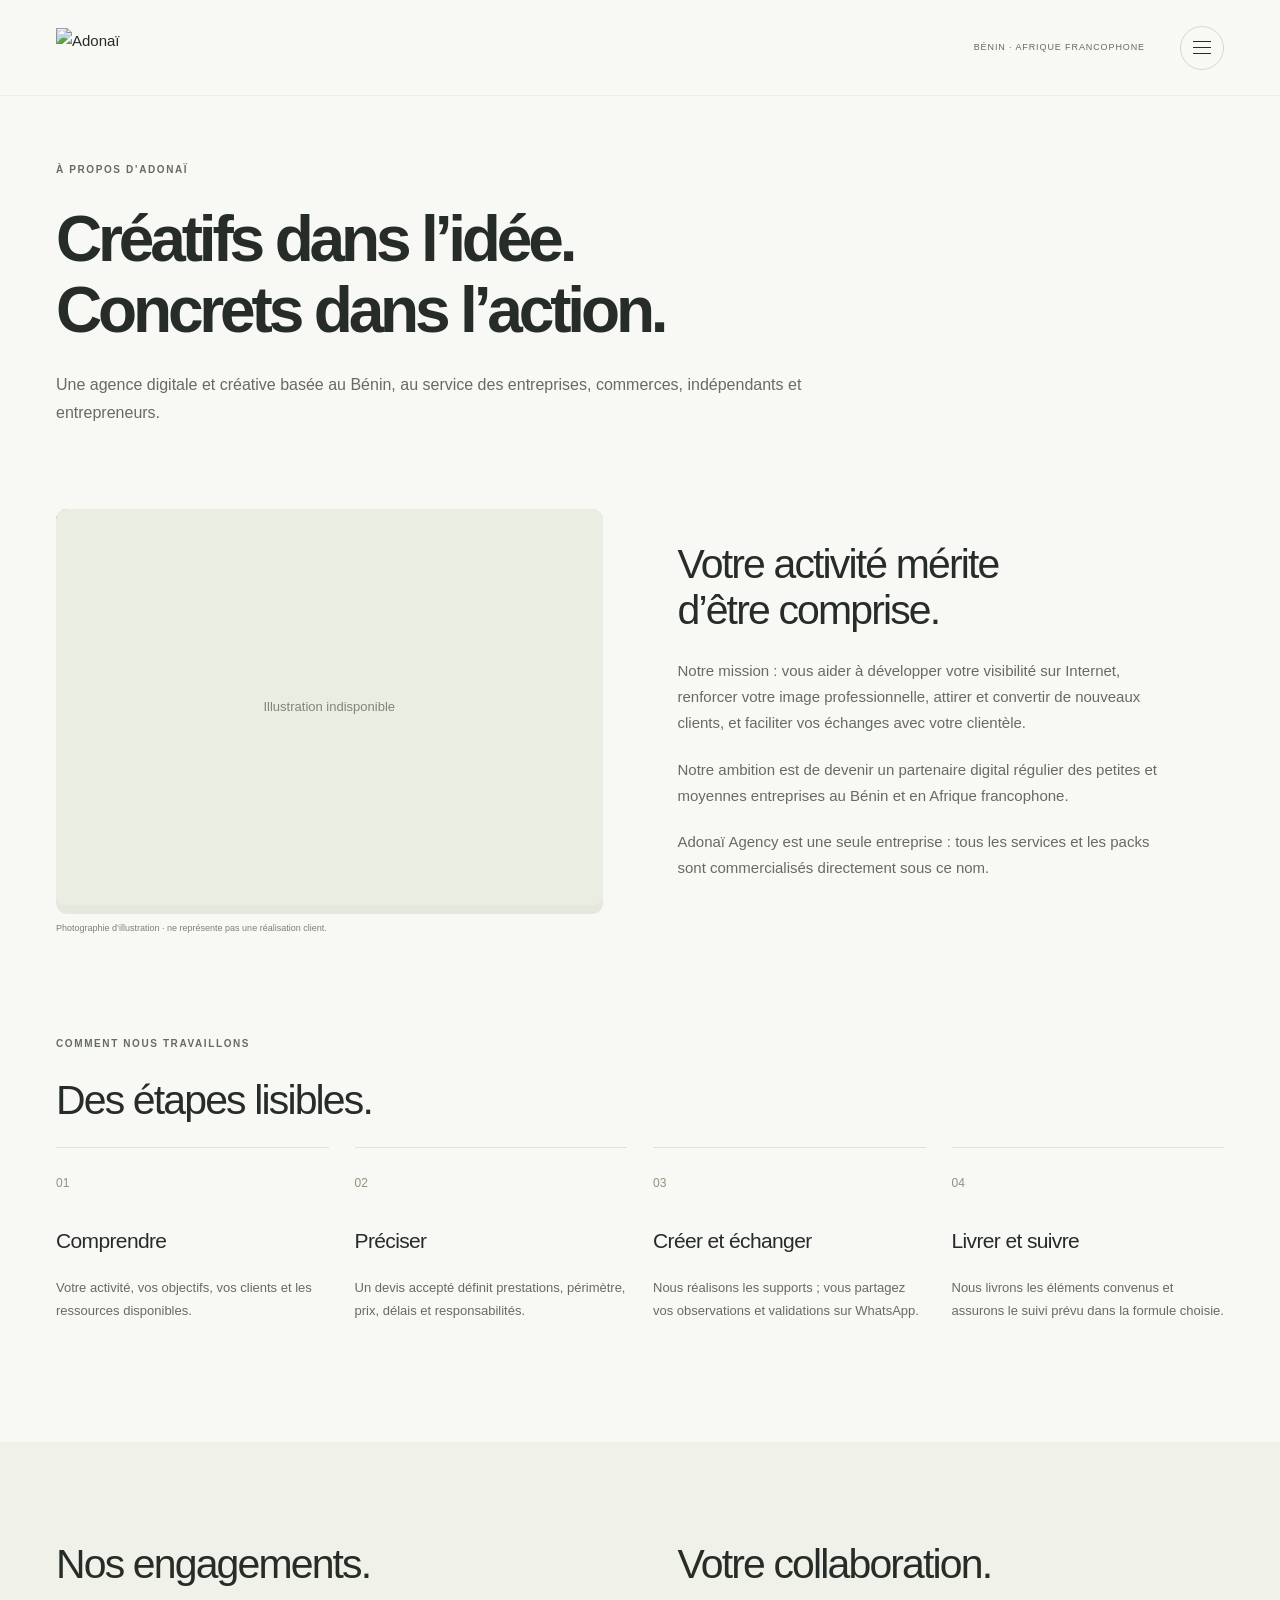
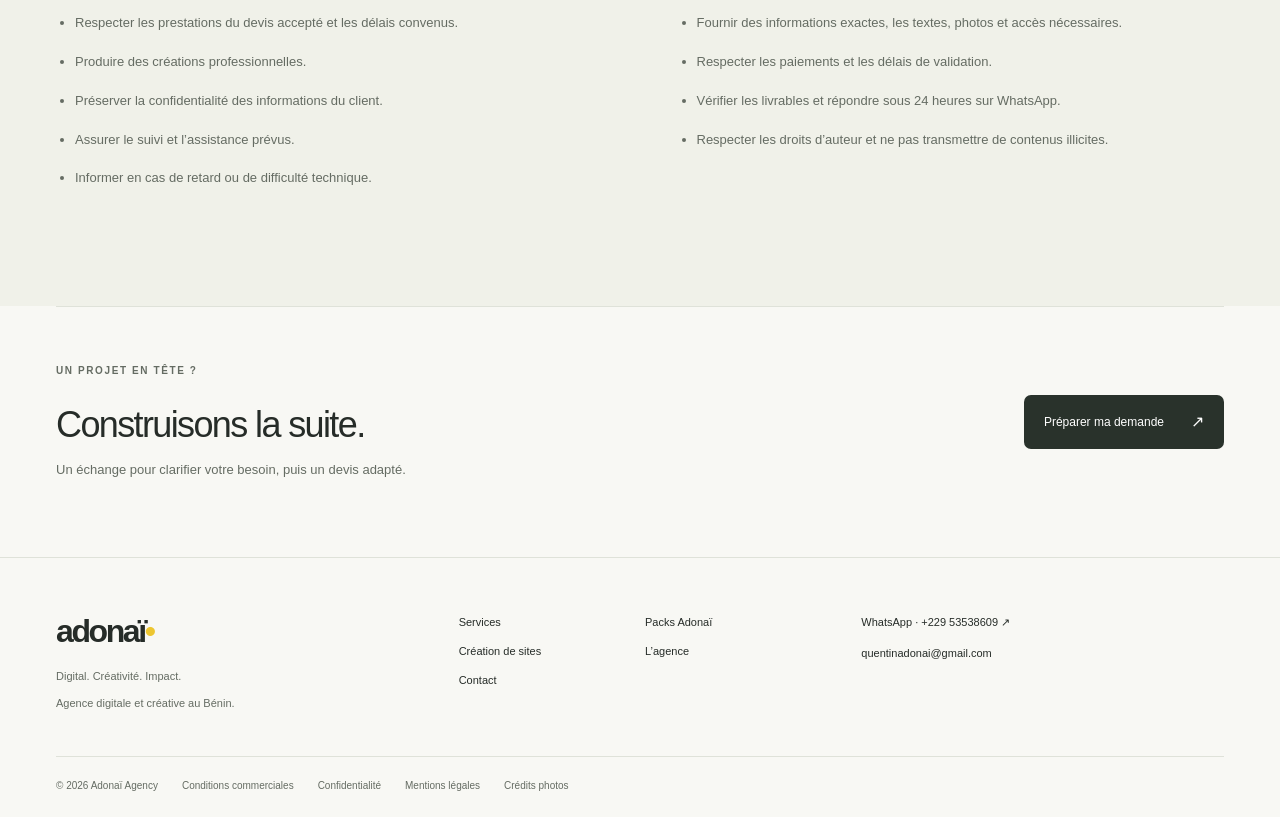
==== agence.html @ 3eb835f3 "Add files via upload Nouveaux dossiers" ====
<!doctype html><html lang="fr"><head><meta charset="utf-8"><meta name="viewport" content="width=device-width,initial-scale=1"><title>L’agence : mission et méthode — Adonaï Agency</title><meta name="description" content="Découvrez Adonaï Agency au Bénin : mission, positionnement, méthode, engagements et collaboration avec nos clients."><meta name="theme-color" content="#f7f7f2"><meta property="og:title" content="L’agence : mission et méthode — Adonaï Agency"><meta property="og:description" content="Découvrez Adonaï Agency au Bénin : mission, positionnement, méthode, engagements et collaboration avec nos clients."><meta property="og:type" content="website"><link rel="icon" href="assets/favicon.svg" type="image/svg+xml"><link rel="stylesheet" href="style.css"><script defer src="app.js"></script></head><body><a class="skip" href="#main">Aller au contenu</a><header><a class="brand" href="index.html" aria-label="Adonaï Agency, accueil"><img src="assets/logo.webp" alt="Adonaï" width="1395" height="397"></a><div class="header-right"><span>BÉNIN · AFRIQUE FRANCOPHONE</span><button id="menu-open" aria-label="Ouvrir la navigation" aria-expanded="false" aria-controls="navigation"><i></i><i></i><i></i></button></div></header><dialog id="navigation" aria-labelledby="nav-title"><div class="drawer-head"><span id="nav-title">ADONAÏ AGENCY</span><button id="menu-close" aria-label="Fermer la navigation">×</button></div><p class="eyebrow">EXPLORER</p><nav aria-label="Navigation principale"><a href="index.html" ><span>Accueil</span><small>01</small></a><a href="services.html" ><span>Services</span><small>02</small></a><a href="packs.html" ><span>Packs Adonaï</span><small>03</small></a><a href="sites-web.html" ><span>Création de sites</span><small>04</small></a><a href="agence.html" aria-current="page"><span>L’agence</span><small>05</small></a><a href="contact.html" ><span>Contact</span><small>06</small></a></nav><div class="drawer-bottom"><a class="button" href="https://wa.me/22953538609?text=Bonjour%20Adona%C3%AF%20Agency%2C%20je%20souhaite%20%C3%A9changer%20sur%20mon%20projet." target="_blank" rel="noopener noreferrer">Échanger sur WhatsApp<span aria-hidden="true">↗</span></a><a href="mailto:quentinadonai@gmail.com">quentinadonai@gmail.com</a></div></dialog><main id="main"><section class="page-intro wrap"><p class="eyebrow">À PROPOS D’ADONAÏ</p><h1>Créatifs dans l’idée.<br>Concrets dans l’action.</h1><p class="lead">Une agence digitale et créative basée au Bénin, au service des entreprises, commerces, indépendants et entrepreneurs.</p></section><section class="wrap split feature-photo"><figure class="photo digital"><img src="https://d2u1z1lopyfwlx.cloudfront.net/thumbnails/f155aeec-6c33-582a-939a-cc513841b272/ff65e6a8-7fa7-5800-a68d-40c87b06ce82.jpg" alt="Travail de recherche visuelle sur ordinateur" width="1000" height="700" loading="eager" decoding="async" referrerpolicy="no-referrer"><figcaption>Photographie d’illustration · ne représente pas une réalisation client.</figcaption></figure><div class="vcenter"><h2>Votre activité mérite<br>d’être comprise.</h2><p>Notre mission : vous aider à développer votre visibilité sur Internet, renforcer votre image professionnelle, attirer et convertir de nouveaux clients, et faciliter vos échanges avec votre clientèle.</p><p>Notre ambition est de devenir un partenaire digital régulier des petites et moyennes entreprises au Bénin et en Afrique francophone.</p><p>Adonaï Agency est une seule entreprise : tous les services et les packs sont commercialisés directement sous ce nom.</p></div></section><section class="section wrap"><p class="eyebrow">COMMENT NOUS TRAVAILLONS</p><h2>Des étapes lisibles.</h2><div class="four"><article class="step"><span>01</span><h3>Comprendre</h3><p>Votre activité, vos objectifs, vos clients et les ressources disponibles.</p></article><article class="step"><span>02</span><h3>Préciser</h3><p>Un devis accepté définit prestations, périmètre, prix, délais et responsabilités.</p></article><article class="step"><span>03</span><h3>Créer et échanger</h3><p>Nous réalisons les supports ; vous partagez vos observations et validations sur WhatsApp.</p></article><article class="step"><span>04</span><h3>Livrer et suivre</h3><p>Nous livrons les éléments convenus et assurons le suivi prévu dans la formule choisie.</p></article></div></section><section class="soft section"><div class="wrap split"><div><h2>Nos engagements.</h2><ul class="spaced-list"><li>Respecter les prestations du devis accepté et les délais convenus.</li><li>Produire des créations professionnelles.</li><li>Préserver la confidentialité des informations du client.</li><li>Assurer le suivi et l’assistance prévus.</li><li>Informer en cas de retard ou de difficulté technique.</li></ul></div><div><h2>Votre collaboration.</h2><ul class="spaced-list"><li>Fournir des informations exactes, les textes, photos et accès nécessaires.</li><li>Respecter les paiements et les délais de validation.</li><li>Vérifier les livrables et répondre sous 24 heures sur WhatsApp.</li><li>Respecter les droits d’auteur et ne pas transmettre de contenus illicites.</li></ul></div></div></section><section class="cta wrap"><div><p class="eyebrow">UN PROJET EN TÊTE ?</p><h2>Construisons la suite.</h2><p>Un échange pour clarifier votre besoin, puis un devis adapté.</p></div><a class="button" href="contact.html">Préparer ma demande <span>↗</span></a></section></main><footer><div class="wrap"><div class="footer-top"><div><a class="footer-brand" href="index.html">adonaï<span>•</span></a><p>Digital. Créativité. Impact.</p><p>Agence digitale et créative au Bénin.</p></div><nav aria-label="Navigation de pied de page"><a href="services.html">Services</a><a href="packs.html">Packs Adonaï</a><a href="sites-web.html">Création de sites</a><a href="agence.html">L’agence</a><a href="contact.html">Contact</a></nav><div class="footer-contact"><a href="https://wa.me/22953538609?text=Bonjour%20Adona%C3%AF%20Agency%2C%20je%20souhaite%20vous%20contacter." target="_blank" rel="noopener noreferrer">WhatsApp · +229 53538609 ↗</a><a href="mailto:quentinadonai@gmail.com">quentinadonai@gmail.com</a></div></div><div class="footer-bottom"><span>© <span class="year"></span> Adonaï Agency</span><a href="conditions.html">Conditions commerciales</a><a href="confidentialite.html">Confidentialité</a><a href="mentions-legales.html">Mentions légales</a><a href="credits.html">Crédits photos</a></div></div></footer></body></html>
---- style.css ----
*{box-sizing:border-box}:root{--bg:#f8f8f4;--ink:#262c28;--muted:#656c63;--line:#dfe2d9;--yellow:#edc631;--soft:#f0f1e9}html{scroll-behavior:smooth;scroll-padding-top:110px}body{margin:0;background:var(--bg);color:var(--ink);font-family:Arial,Helvetica,sans-serif;font-size:15px;line-height:1.75}a{color:inherit;text-decoration:none}button,input,select,textarea{font:inherit;color:inherit}button,summary{cursor:pointer}h1,h2,h3{line-height:1.12;letter-spacing:-.045em;margin:0 0 24px;font-weight:500}h1{font-size:clamp(42px,5.7vw,82px);font-weight:600;letter-spacing:-.065em}h2{font-size:clamp(30px,3.2vw,45px)}h3{font-size:20px;letter-spacing:-.03em}p{color:var(--muted);margin:0 0 20px}ul,ol{color:var(--muted)}.wrap{width:min(1280px,calc(100% - 112px));margin:auto}.section{padding:100px 0}.section-top{padding-top:10px}.eyebrow{font-size:10px;letter-spacing:.16em;font-weight:700;color:var(--muted);margin:0 0 25px}.dot{display:inline-block;width:6px;height:6px;background:var(--yellow);border-radius:50%;margin:0 9px 2px 0}.lead{font-size:18px;line-height:1.75;max-width:650px}.fine{font-size:12px;line-height:1.8}.soft{background:var(--soft)}.three{display:grid;grid-template-columns:repeat(3,minmax(0,1fr));gap:22px}.four{display:grid;grid-template-columns:repeat(4,minmax(0,1fr));gap:26px}.split{display:grid;grid-template-columns:1fr 1fr;gap:75px}.vcenter{align-self:center}.vcenter>p{max-width:500px}.narrow{max-width:820px}header{height:96px;padding:0 56px;display:flex;justify-content:space-between;align-items:center;position:sticky;top:0;background:#f8f8f4f5;z-index:30;border-bottom:1px solid #e1e3da88;backdrop-filter:blur(10px)}.brand img{width:135px;height:auto;display:block;mix-blend-mode:multiply}.header-right{display:flex;gap:35px;align-items:center}.header-right>span{font-size:9px;letter-spacing:.1em;color:var(--muted)}#menu-open{display:flex;flex-direction:column;align-items:center;justify-content:center;gap:5px;width:44px;height:44px;border:1px solid #d4d9cb;border-radius:50%;background:transparent}#menu-open i{width:18px;height:1px;background:var(--ink)}#menu-open:hover{background:#e9ede1}#navigation{position:fixed;inset:0 0 0 auto;margin:0;max-height:none;height:100dvh;max-width:100%;width:450px;border:0;border-left:1px solid var(--line);background:var(--bg);padding:35px;overflow:auto;color:var(--ink)}#navigation::backdrop{background:#1a251a66;backdrop-filter:blur(3px)}.drawer-head{display:flex;align-items:center;justify-content:space-between;margin-bottom:40px}.drawer-head>span{font-size:11px;letter-spacing:.14em}#menu-close{width:38px;height:38px;background:none;border:1px solid var(--line);border-radius:50%;font-size:25px;line-height:1}#navigation nav>a{display:flex;justify-content:space-between;align-items:center;border-bottom:1px solid var(--line);font-size:27px;letter-spacing:-.04em;padding:12px 0}#navigation nav small{font-size:10px;letter-spacing:0;color:var(--muted)}#navigation [aria-current="page"]{color:#53674a}#navigation [aria-current="page"]>span{border-bottom:2px solid var(--yellow)}.drawer-bottom{margin-top:35px;display:grid;gap:16px}.drawer-bottom>a:last-child{font-size:12px;color:var(--muted)}.button{display:inline-flex;align-items:center;justify-content:space-between;gap:27px;background:#29322b;color:#fff;border:1px solid transparent;border-radius:7px;padding:14px 19px;font-size:12px;line-height:1.5;transition:background .2s,transform .2s}.button:hover{background:#46513f;transform:translateY(-2px)}.button>span{font-size:16px}.actions{display:flex;align-items:center;gap:28px;flex-wrap:wrap}.text-link{display:inline-block;font-size:12px;border-bottom:1px solid #b9c1af;padding-bottom:3px}.text-link:hover{border-color:var(--ink)}.hero{padding-top:63px}.hero-grid{display:grid;grid-template-columns:1.05fr 1fr;gap:85px;align-items:center}.hero h1{margin:20px 0 28px}.underline{position:relative;white-space:nowrap}.underline:after{content:'';position:absolute;left:1px;right:0;height:7px;bottom:4px;background:var(--yellow);z-index:-1;transform:rotate(-2deg)}.hero h1{position:relative;isolation:isolate}.hero .lead{max-width:420px;font-size:17px}.hero-description{font-size:12px;max-width:380px}.hero .actions{margin-top:32px}.hero-visual{position:relative;border-radius:18px;background:#eaede3;padding:50px 35px 60px;min-height:400px;display:flex;align-items:center;justify-content:center;overflow:hidden}.browser-mock{width:100%;max-width:350px;background:white;border:1px solid #d7ddcf;border-radius:9px;overflow:hidden;transform:rotate(-4deg);box-shadow:0 20px 40px #303d2210}.mock-head{padding:13px 15px;font-size:11px;font-weight:700;display:flex;justify-content:space-between}.mock-head>span{font-size:7px;font-weight:400;color:var(--muted);align-self:center}.browser-mock .photo{margin:0}.browser-mock img{aspect-ratio:1.9;object-position:center}.browser-mock figcaption{font-size:7px;padding:4px 8px}.mock-copy{font-size:23px;line-height:1.2;letter-spacing:-.05em;padding:15px 17px 20px}.floating-card{position:absolute;right:20px;bottom:35px;background:#fbf2c9;border:1px solid #e8dcac;transform:rotate(4deg);border-radius:8px;padding:18px 25px;box-shadow:0 10px 25px #2634210a}.floating-card>span{font-size:7px;letter-spacing:.1em}.floating-card p{color:var(--ink);font-size:21px;letter-spacing:-.04em;line-height:1.2;margin:10px 0}.mini-line{width:35px;height:3px;background:#c1a234}.hero-rule{display:flex;justify-content:space-between;gap:25px;padding:23px 0;border-top:1px solid var(--line);margin-top:55px;color:var(--muted);font-size:10px}.section-heading{display:flex;align-items:flex-end;justify-content:space-between;gap:40px;margin-bottom:40px}.section-heading h2{margin:0}.section-heading>p{font-size:13px;margin:0}.lever{border:1px solid var(--line);border-radius:10px;padding:28px;display:block;transition:background .2s}.lever:hover{background:#f0f1e9}.number{display:inline-flex;width:33px;height:33px;border-radius:8px;background:#ebe9d8;color:#756422;font-size:11px;align-items:center;justify-content:center;margin-bottom:34px}.lever:nth-child(2) .number{background:#f3eac3}.lever:nth-child(3) .number{background:#e3e9df;color:#4e6348}.lever p{font-size:13px}.lever-link{display:flex;justify-content:space-between;font-size:11px;padding-top:16px}.photo{margin:0;position:relative}.photo img{width:100%;height:auto;aspect-ratio:1.35;object-fit:cover;display:block;border-radius:11px;background:#e5e8df}.photo figcaption{font-size:9px;color:#7a8272;margin-top:7px;line-height:1.6}.photo.video img{object-position:50% 45%}.photo.print img{object-position:50% 55%}.photo.failed:before{content:'Illustration indisponible';position:absolute;inset:0 0 30px;display:flex;align-items:center;justify-content:center;font-size:13px;color:#7d8874;background:#e9ede2;border-radius:10px}.mini-offer{padding:26px;border:1px solid var(--line);border-radius:9px}.mini-offer h3{font-size:21px}.price{font-size:29px;color:var(--ink);letter-spacing:-.055em;line-height:1.25;margin:24px 0 15px}.price small{display:block;font-size:11px;letter-spacing:0;color:var(--muted);margin-top:5px}.mini-offer>p:not(.price){font-size:12px}.cta{padding:55px 0 75px;border-top:1px solid var(--line);display:flex;align-items:center;justify-content:space-between;gap:30px}.cta h2{font-size:36px;margin-bottom:14px}.cta p:last-child{font-size:13px;margin:0}.page-intro{padding:65px 0 52px}.page-intro h1{font-size:clamp(40px,5vw,68px)}.page-intro .lead{font-size:16px;max-width:760px}.jump-links{display:flex;flex-wrap:wrap;gap:10px;margin-bottom:40px}.jump-links a{border:1px solid var(--line);padding:8px 12px;font-size:11px;border-radius:25px}.jump-links a:hover{background:#ecefe4}.service-grid{display:grid;grid-template-columns:1fr 1fr;gap:30px}.service{border:1px solid var(--line);border-radius:12px;overflow:hidden;scroll-margin-top:115px}.service>.photo img{aspect-ratio:1.85;border-radius:0}.service>.photo figcaption{padding:0 20px}.service-content{padding:28px}.service h2{font-size:28px}.service-price{font-size:18px;color:var(--ink);margin-bottom:15px}.service-content>p:not(.eyebrow):not(.service-price){font-size:13px}.service dl{margin:25px 0;font-size:12px}.service dt{font-weight:600;color:var(--ink);margin-top:18px}.service dd{margin:6px 0 0;color:var(--muted)}.service .eyebrow{font-size:9px;margin-bottom:18px}.plain-steps{padding-left:20px}.plain-steps li{padding:9px 0}.notice{border:1px solid #dce0ce;background:#f0f2e7;border-radius:9px;padding:23px;margin-bottom:28px}.notice h2{font-size:24px;margin-bottom:13px}.notice h3{font-size:18px;margin-bottom:12px}.notice p{font-size:13px;margin:0}.notice ol{padding-left:17px;font-size:12px}.notice li{margin:10px 0}.offers{align-items:stretch}.offer{border:1px solid var(--line);border-radius:11px;padding:27px;display:flex;flex-direction:column;scroll-margin-top:115px}.offer h2{font-size:29px}.offer>p:not(.price):not(.eyebrow){font-size:12px}.offer>p:nth-of-type(2){min-height:65px}.offer .eyebrow{font-size:9px;margin-bottom:15px}.offer .commit{font-size:11px;margin-bottom:17px}.payment{border-block:1px solid var(--line);padding:15px 0;margin-bottom:25px;font-size:10px}.payment>span{display:flex;justify-content:space-between;gap:10px;margin:6px 0}.payment b{font-weight:500;text-align:right;white-space:nowrap}.offer h3{font-size:14px}.offer ul{padding-left:16px;margin:0 0 22px;font-size:12px;flex:1}.offer li{margin:11px 0}.offer>.button{margin-top:10px;font-size:11px}.offer>.text-link{align-self:center;margin-top:16px;font-size:10px}.table-scroll{overflow:auto;border:1px solid var(--line);border-radius:10px}table{border-collapse:collapse;width:100%;min-width:650px;font-size:12px}caption{text-align:left;font-size:11px;color:var(--muted);padding:17px}th,td{text-align:left;padding:17px;border-bottom:1px solid var(--line);vertical-align:top}thead{background:#edf0e4}th{font-weight:600}tbody tr:last-child>*{border:0}.faq-list{border-top:1px solid var(--line)}details{border-bottom:1px solid var(--line)}summary{display:flex;justify-content:space-between;gap:20px;padding:20px 0;list-style:none;font-size:13px;line-height:1.6}summary::-webkit-details-marker{display:none}summary span{font-size:18px;color:#86917a}details[open] summary span{transform:rotate(45deg)}details>div>p{font-size:12px;line-height:1.9}.feature-photo{padding-top:10px}.info-cards{margin-top:35px}.info-cards>article{border-top:1px solid #d2d8c6;padding-top:25px}.info-cards h3{font-size:19px}.info-cards p{font-size:13px}.step{border-top:1px solid var(--line);padding-top:25px}.step>span{font-size:12px;color:#8a967b;display:block;margin-bottom:35px}.step h3{font-size:21px}.step p{font-size:13px}.spaced-list{padding-left:19px;font-size:13px}.spaced-list li{margin:16px 0}.contact-grid{display:grid;grid-template-columns:.75fr 1.25fr;gap:95px}.contact-grid aside h2{font-size:28px}.contact-line{font-size:12px;margin-top:28px}.contact-line a{color:var(--ink);overflow-wrap:anywhere}.contact-grid aside>.notice{margin-top:30px}.form-row{display:grid;grid-template-columns:1fr 1fr;gap:18px}label{display:block;font-size:12px;margin-bottom:23px}label>span{color:#858c7c;font-size:10px}input,select,textarea{display:block;width:100%;min-width:0;background:#ffffff80;border:1px solid #d5dbcc;border-radius:6px;padding:12px;margin-top:8px;font-size:13px}textarea{resize:vertical}input:focus,textarea:focus,select:focus{outline:2px solid #889c7366;outline-offset:2px}.consent{font-size:11px;color:var(--muted);display:flex;align-items:flex-start;gap:10px;flex-wrap:wrap}.consent input{width:16px;height:16px;flex-shrink:0;margin:3px 0 0}.consent a{text-decoration:underline}form>.fine{margin-top:18px}#result{margin-top:25px;background:#edf0e4;border-radius:9px;padding:22px}#result p{font-size:12px}#result .actions{margin:18px 0}#copy{border:0;background:none;padding:0;font-size:12px;text-decoration:underline}.legal{max-width:900px;padding-bottom:80px}.legal section{border-top:1px solid var(--line);padding:30px 0}.legal h2{font-size:25px}.legal p{font-size:14px}.legal a{text-decoration:underline;overflow-wrap:anywhere}footer{border-top:1px solid var(--line);padding:45px 0 22px}.footer-top{display:grid;grid-template-columns:1fr 1fr 1fr;gap:40px;padding-bottom:35px}.footer-brand{font-size:32px;letter-spacing:-.075em;font-weight:700}.footer-brand span{color:var(--yellow)}.footer-top p{font-size:11px;margin:8px 0}.footer-top nav{display:grid;grid-template-columns:1fr 1fr;gap:10px;font-size:11px;align-content:start;padding-top:10px}.footer-contact{display:flex;flex-direction:column;gap:12px;font-size:11px;padding-top:10px;overflow-wrap:anywhere}.footer-bottom{display:flex;gap:24px;flex-wrap:wrap;border-top:1px solid var(--line);padding-top:20px;font-size:10px;color:var(--muted)}.skip{position:fixed;top:-120px;left:20px;padding:15px;background:#29322b;color:white;z-index:100}.skip:focus{top:10px}a:focus-visible,button:focus-visible,summary:focus-visible,.table-scroll:focus-visible{outline:2px solid #7e9365;outline-offset:5px}[hidden]{display:none!important}@media(max-width:1100px){.wrap{width:calc(100% - 56px)}header{padding:0 28px}.hero-grid{gap:35px}.hero-visual{padding:35px 25px 55px;min-height:350px}.floating-card{right:10px;bottom:20px;padding:15px 18px}.floating-card p{font-size:18px}.split,.contact-grid{gap:40px}.three{gap:15px}.offer{padding:21px}.payment{font-size:9px}.service-grid{gap:20px}.four{grid-template-columns:1fr 1fr}}@media(max-width:760px){header{height:76px}.brand img{width:112px}.header-right>span{display:none}#menu-open{width:39px;height:39px}.wrap{width:calc(100% - 44px)}.section{padding:67px 0}.hero{padding-top:35px}.hero-grid,.split,.three,.service-grid,.contact-grid{grid-template-columns:1fr}.hero-grid{gap:32px}.hero .eyebrow{font-size:9px}.hero h1{font-size:clamp(47px,10.8vw,68px);margin-top:8px}.hero .lead{font-size:16px;max-width:380px}.hero-description{font-size:12px}.hero .actions{margin-top:25px;gap:20px}.button{font-size:11px;padding:13px 16px}.hero-visual{min-height:335px;padding:30px 35px 55px;max-width:540px}.browser-mock{max-width:330px}.hero-rule{font-size:9px;gap:20px;margin-top:30px;padding:20px 0}.hero-rule span:last-child{text-align:right}.section-heading{display:block;margin-bottom:30px}.section-heading>p,.section-heading>.text-link{margin-top:20px}.lever{padding:25px}.number{margin-bottom:25px}.lever p{max-width:440px}.photo img{aspect-ratio:1.4}.page-intro{padding:42px 0 30px}.page-intro h1{font-size:clamp(38px,9.6vw,56px)}.page-intro .lead{font-size:14px}.jump-links{gap:7px;margin-bottom:30px}.jump-links a{font-size:10px;padding:7px 10px}.service h2{font-size:27px}.service-content{padding:24px}.service>.photo img{aspect-ratio:1.7}.offer{padding:26px}.offer>p:nth-of-type(2){min-height:0}.offer .payment{font-size:11px}.offer ul{flex:none}.offer li{font-size:13px}.notice{padding:20px}.feature-photo{gap:25px}.info-cards{gap:25px}.cta{padding:42px 0 55px;display:block}.cta h2{font-size:31px}.cta>.button{margin-top:25px}.contact-grid{gap:35px}.contact-grid aside>.notice{margin-top:25px}.form-row{gap:14px}.footer-top{grid-template-columns:1fr;gap:25px}.footer-top nav{max-width:360px}.footer-bottom{gap:15px}.footer-bottom>span{flex-basis:100%}#navigation{width:100%;padding:25px}#navigation nav>a{font-size:27px;padding:12px 0}.drawer-head{margin-bottom:30px}#navigation .eyebrow{margin-bottom:13px}.drawer-bottom{margin-top:25px}.four{gap:22px}.step h3{font-size:19px}.legal p{font-size:13px}.legal h2{font-size:24px}}@media(max-width:370px){.form-row,.four{grid-template-columns:1fr}.hero-visual{padding:25px 25px 55px}.floating-card{padding:12px 15px}.floating-card p{font-size:16px}.hero .actions{gap:17px}.price{font-size:27px}}@media(prefers-reduced-motion:reduce){html{scroll-behavior:auto}*,*::before,*::after{animation:none!important;transition:none!important}}
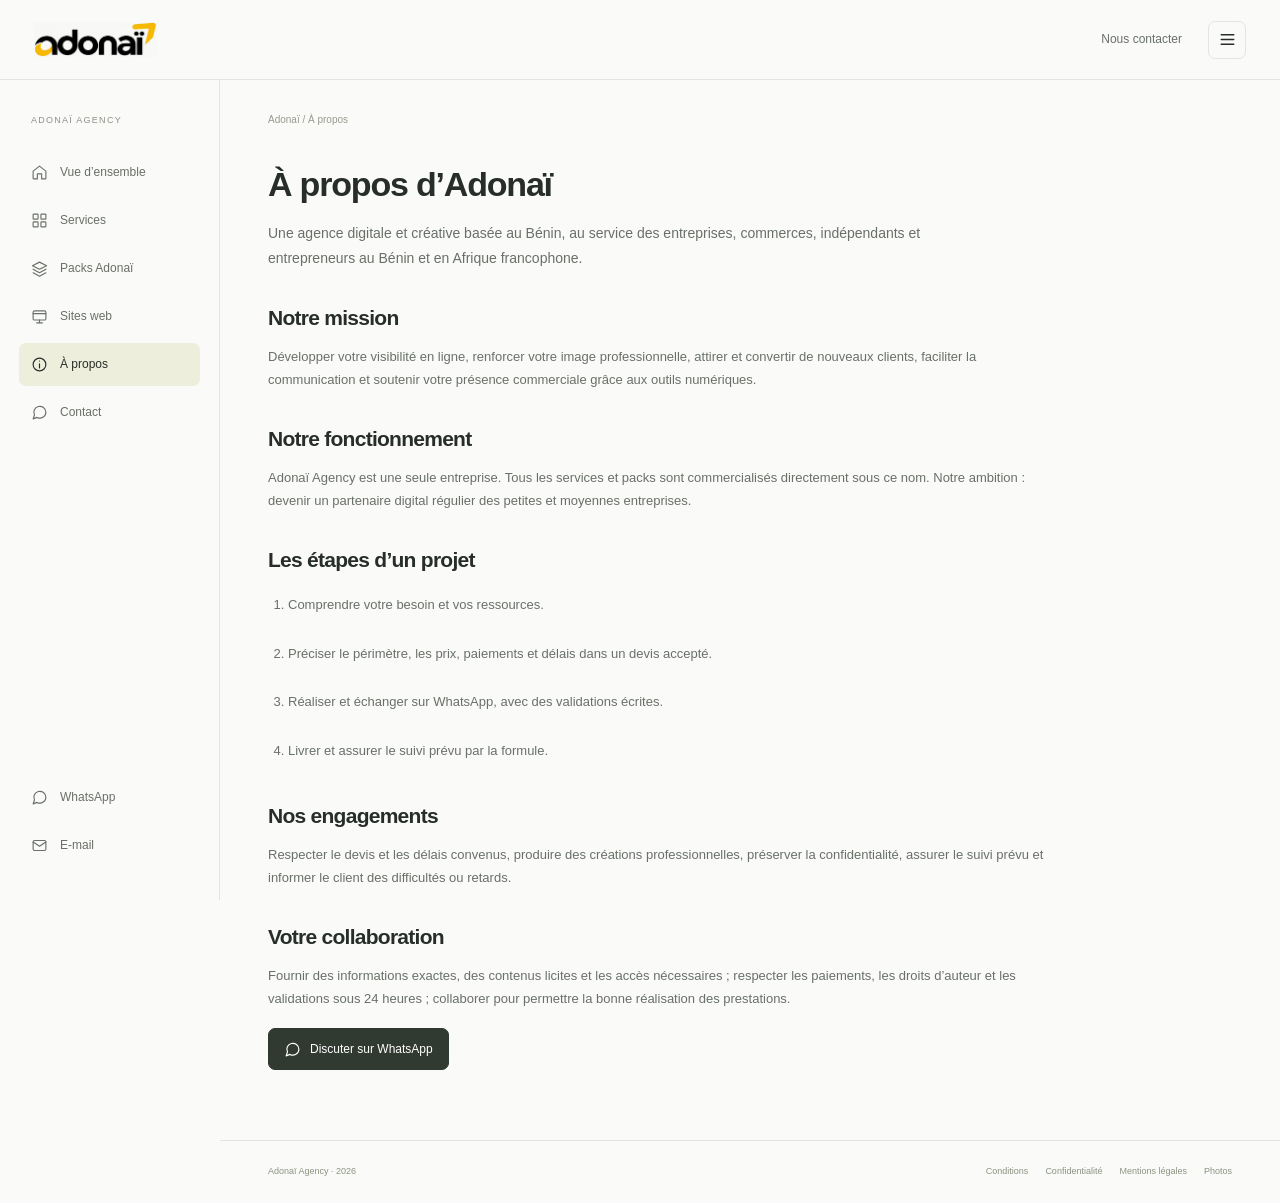
==== commit 9d47d651: "Add files via upload Nouveaux fichiers" ====
--- a/agence.html
+++ b/agence.html
@@ -1 +1 @@
-<!doctype html><html lang="fr"><head><meta charset="utf-8"><meta name="viewport" content="width=device-width,initial-scale=1"><title>L’agence : mission et méthode — Adonaï Agency</title><meta name="description" content="Découvrez Adonaï Agency au Bénin : mission, positionnement, méthode, engagements et collaboration avec nos clients."><meta name="theme-color" content="#f7f7f2"><meta property="og:title" content="L’agence : mission et méthode — Adonaï Agency"><meta property="og:description" content="Découvrez Adonaï Agency au Bénin : mission, positionnement, méthode, engagements et collaboration avec nos clients."><meta property="og:type" content="website"><link rel="icon" href="assets/favicon.svg" type="image/svg+xml"><link rel="stylesheet" href="style.css"><script defer src="app.js"></script></head><body><a class="skip" href="#main">Aller au contenu</a><header><a class="brand" href="index.html" aria-label="Adonaï Agency, accueil"><img src="assets/logo.webp" alt="Adonaï" width="1395" height="397"></a><div class="header-right"><span>BÉNIN · AFRIQUE FRANCOPHONE</span><button id="menu-open" aria-label="Ouvrir la navigation" aria-expanded="false" aria-controls="navigation"><i></i><i></i><i></i></button></div></header><dialog id="navigation" aria-labelledby="nav-title"><div class="drawer-head"><span id="nav-title">ADONAÏ AGENCY</span><button id="menu-close" aria-label="Fermer la navigation">×</button></div><p class="eyebrow">EXPLORER</p><nav aria-label="Navigation principale"><a href="index.html" ><span>Accueil</span><small>01</small></a><a href="services.html" ><span>Services</span><small>02</small></a><a href="packs.html" ><span>Packs Adonaï</span><small>03</small></a><a href="sites-web.html" ><span>Création de sites</span><small>04</small></a><a href="agence.html" aria-current="page"><span>L’agence</span><small>05</small></a><a href="contact.html" ><span>Contact</span><small>06</small></a></nav><div class="drawer-bottom"><a class="button" href="https://wa.me/22953538609?text=Bonjour%20Adona%C3%AF%20Agency%2C%20je%20souhaite%20%C3%A9changer%20sur%20mon%20projet." target="_blank" rel="noopener noreferrer">Échanger sur WhatsApp<span aria-hidden="true">↗</span></a><a href="mailto:quentinadonai@gmail.com">quentinadonai@gmail.com</a></div></dialog><main id="main"><section class="page-intro wrap"><p class="eyebrow">À PROPOS D’ADONAÏ</p><h1>Créatifs dans l’idée.<br>Concrets dans l’action.</h1><p class="lead">Une agence digitale et créative basée au Bénin, au service des entreprises, commerces, indépendants et entrepreneurs.</p></section><section class="wrap split feature-photo"><figure class="photo digital"><img src="https://d2u1z1lopyfwlx.cloudfront.net/thumbnails/f155aeec-6c33-582a-939a-cc513841b272/ff65e6a8-7fa7-5800-a68d-40c87b06ce82.jpg" alt="Travail de recherche visuelle sur ordinateur" width="1000" height="700" loading="eager" decoding="async" referrerpolicy="no-referrer"><figcaption>Photographie d’illustration · ne représente pas une réalisation client.</figcaption></figure><div class="vcenter"><h2>Votre activité mérite<br>d’être comprise.</h2><p>Notre mission : vous aider à développer votre visibilité sur Internet, renforcer votre image professionnelle, attirer et convertir de nouveaux clients, et faciliter vos échanges avec votre clientèle.</p><p>Notre ambition est de devenir un partenaire digital régulier des petites et moyennes entreprises au Bénin et en Afrique francophone.</p><p>Adonaï Agency est une seule entreprise : tous les services et les packs sont commercialisés directement sous ce nom.</p></div></section><section class="section wrap"><p class="eyebrow">COMMENT NOUS TRAVAILLONS</p><h2>Des étapes lisibles.</h2><div class="four"><article class="step"><span>01</span><h3>Comprendre</h3><p>Votre activité, vos objectifs, vos clients et les ressources disponibles.</p></article><article class="step"><span>02</span><h3>Préciser</h3><p>Un devis accepté définit prestations, périmètre, prix, délais et responsabilités.</p></article><article class="step"><span>03</span><h3>Créer et échanger</h3><p>Nous réalisons les supports ; vous partagez vos observations et validations sur WhatsApp.</p></article><article class="step"><span>04</span><h3>Livrer et suivre</h3><p>Nous livrons les éléments convenus et assurons le suivi prévu dans la formule choisie.</p></article></div></section><section class="soft section"><div class="wrap split"><div><h2>Nos engagements.</h2><ul class="spaced-list"><li>Respecter les prestations du devis accepté et les délais convenus.</li><li>Produire des créations professionnelles.</li><li>Préserver la confidentialité des informations du client.</li><li>Assurer le suivi et l’assistance prévus.</li><li>Informer en cas de retard ou de difficulté technique.</li></ul></div><div><h2>Votre collaboration.</h2><ul class="spaced-list"><li>Fournir des informations exactes, les textes, photos et accès nécessaires.</li><li>Respecter les paiements et les délais de validation.</li><li>Vérifier les livrables et répondre sous 24 heures sur WhatsApp.</li><li>Respecter les droits d’auteur et ne pas transmettre de contenus illicites.</li></ul></div></div></section><section class="cta wrap"><div><p class="eyebrow">UN PROJET EN TÊTE ?</p><h2>Construisons la suite.</h2><p>Un échange pour clarifier votre besoin, puis un devis adapté.</p></div><a class="button" href="contact.html">Préparer ma demande <span>↗</span></a></section></main><footer><div class="wrap"><div class="footer-top"><div><a class="footer-brand" href="index.html">adonaï<span>•</span></a><p>Digital. Créativité. Impact.</p><p>Agence digitale et créative au Bénin.</p></div><nav aria-label="Navigation de pied de page"><a href="services.html">Services</a><a href="packs.html">Packs Adonaï</a><a href="sites-web.html">Création de sites</a><a href="agence.html">L’agence</a><a href="contact.html">Contact</a></nav><div class="footer-contact"><a href="https://wa.me/22953538609?text=Bonjour%20Adona%C3%AF%20Agency%2C%20je%20souhaite%20vous%20contacter." target="_blank" rel="noopener noreferrer">WhatsApp · +229 53538609 ↗</a><a href="mailto:quentinadonai@gmail.com">quentinadonai@gmail.com</a></div></div><div class="footer-bottom"><span>© <span class="year"></span> Adonaï Agency</span><a href="conditions.html">Conditions commerciales</a><a href="confidentialite.html">Confidentialité</a><a href="mentions-legales.html">Mentions légales</a><a href="credits.html">Crédits photos</a></div></div></footer></body></html>+<!doctype html><html lang="fr"><head><meta charset="utf-8"><meta name="viewport" content="width=device-width,initial-scale=1"><title>À propos | Adonaï Agency</title><meta name="description" content="Mission, positionnement, méthode et engagements Adonaï Agency."><meta name="theme-color" content="#fafaf8"><link rel="stylesheet" href="style.css?v=correction-2"><script defer src="app.js?v=correction-2"></script></head><body><a class="skip" href="#main">Aller au contenu</a><header><a href="index.html" aria-label="Adonaï Agency, accueil"><img class="logo" src="[data-uri]" width="1000" height="285" alt="Adonaï"></a><div class="header-actions"><a href="contact.html" class="header-contact">Nous contacter</a><button id="open-menu" aria-label="Ouvrir la navigation" aria-expanded="false" aria-controls="navigation"><svg class="icon" viewBox="0 0 24 24" fill="none" stroke="currentColor" stroke-width="1.6" stroke-linecap="round" stroke-linejoin="round" aria-hidden="true"><path d="M4 6h16M4 12h16M4 18h16"/></svg></button></div></header><dialog id="navigation" aria-labelledby="nav-title"><div class="drawer-head"><span id="nav-title">Navigation</span><button id="close-menu" aria-label="Fermer la navigation"><svg class="icon" viewBox="0 0 24 24" fill="none" stroke="currentColor" stroke-width="1.6" stroke-linecap="round" stroke-linejoin="round" aria-hidden="true"><path d="m6 6 12 12M6 18 18 6"/></svg></button></div><nav aria-label="Navigation principale"><a href="index.html" ><svg class="icon" viewBox="0 0 24 24" fill="none" stroke="currentColor" stroke-width="1.6" stroke-linecap="round" stroke-linejoin="round" aria-hidden="true"><path d="m3 10 9-7 9 7v10a1 1 0 0 1-1 1h-5v-7H9v7H4a1 1 0 0 1-1-1Z"/></svg><span>Vue d’ensemble</span></a><a href="services.html" ><svg class="icon" viewBox="0 0 24 24" fill="none" stroke="currentColor" stroke-width="1.6" stroke-linecap="round" stroke-linejoin="round" aria-hidden="true"><rect x="3" y="3" width="7" height="7" rx="1"/><rect x="14" y="3" width="7" height="7" rx="1"/><rect x="3" y="14" width="7" height="7" rx="1"/><rect x="14" y="14" width="7" height="7" rx="1"/></svg><span>Services</span></a><a href="packs.html" ><svg class="icon" viewBox="0 0 24 24" fill="none" stroke="currentColor" stroke-width="1.6" stroke-linecap="round" stroke-linejoin="round" aria-hidden="true"><path d="m12 3 10 5-10 5L2 8Zm-9 10 9 5 9-5M3 18l9 5 9-5"/></svg><span>Packs Adonaï</span></a><a href="sites-web.html" ><svg class="icon" viewBox="0 0 24 24" fill="none" stroke="currentColor" stroke-width="1.6" stroke-linecap="round" stroke-linejoin="round" aria-hidden="true"><rect x="3" y="4" width="18" height="13" rx="2"/><path d="M8 21h8M12 17v4M3 8h18"/></svg><span>Sites web</span></a><a href="agence.html" aria-current="page"><svg class="icon" viewBox="0 0 24 24" fill="none" stroke="currentColor" stroke-width="1.6" stroke-linecap="round" stroke-linejoin="round" aria-hidden="true"><circle cx="12" cy="12" r="9"/><path d="M12 11v6M12 7h.01"/></svg><span>À propos</span></a><a href="contact.html" ><svg class="icon" viewBox="0 0 24 24" fill="none" stroke="currentColor" stroke-width="1.6" stroke-linecap="round" stroke-linejoin="round" aria-hidden="true"><path d="M21 11.5a8.5 8.5 0 0 1-12.6 7.4L3 21l1.9-5.4A8.5 8.5 0 1 1 21 11.5Z"/></svg><span>Contact</span></a></nav><div class="drawer-note">Digital. Créativité. Impact.<br>Bénin et Afrique francophone.</div></dialog><div class="layout"><aside class="sidebar"><div class="sidebar-label">ADONAÏ AGENCY</div><nav aria-label="Navigation latérale"><a href="index.html" ><svg class="icon" viewBox="0 0 24 24" fill="none" stroke="currentColor" stroke-width="1.6" stroke-linecap="round" stroke-linejoin="round" aria-hidden="true"><path d="m3 10 9-7 9 7v10a1 1 0 0 1-1 1h-5v-7H9v7H4a1 1 0 0 1-1-1Z"/></svg><span>Vue d’ensemble</span></a><a href="services.html" ><svg class="icon" viewBox="0 0 24 24" fill="none" stroke="currentColor" stroke-width="1.6" stroke-linecap="round" stroke-linejoin="round" aria-hidden="true"><rect x="3" y="3" width="7" height="7" rx="1"/><rect x="14" y="3" width="7" height="7" rx="1"/><rect x="3" y="14" width="7" height="7" rx="1"/><rect x="14" y="14" width="7" height="7" rx="1"/></svg><span>Services</span></a><a href="packs.html" ><svg class="icon" viewBox="0 0 24 24" fill="none" stroke="currentColor" stroke-width="1.6" stroke-linecap="round" stroke-linejoin="round" aria-hidden="true"><path d="m12 3 10 5-10 5L2 8Zm-9 10 9 5 9-5M3 18l9 5 9-5"/></svg><span>Packs Adonaï</span></a><a href="sites-web.html" ><svg class="icon" viewBox="0 0 24 24" fill="none" stroke="currentColor" stroke-width="1.6" stroke-linecap="round" stroke-linejoin="round" aria-hidden="true"><rect x="3" y="4" width="18" height="13" rx="2"/><path d="M8 21h8M12 17v4M3 8h18"/></svg><span>Sites web</span></a><a href="agence.html" aria-current="page"><svg class="icon" viewBox="0 0 24 24" fill="none" stroke="currentColor" stroke-width="1.6" stroke-linecap="round" stroke-linejoin="round" aria-hidden="true"><circle cx="12" cy="12" r="9"/><path d="M12 11v6M12 7h.01"/></svg><span>À propos</span></a><a href="contact.html" ><svg class="icon" viewBox="0 0 24 24" fill="none" stroke="currentColor" stroke-width="1.6" stroke-linecap="round" stroke-linejoin="round" aria-hidden="true"><path d="M21 11.5a8.5 8.5 0 0 1-12.6 7.4L3 21l1.9-5.4A8.5 8.5 0 1 1 21 11.5Z"/></svg><span>Contact</span></a></nav><div class="sidebar-bottom"><a href="https://wa.me/22953538609?text=Bonjour%20Adona%C3%AF%20Agency%2C%20je%20souhaite%20vous%20contacter."><svg class="icon" viewBox="0 0 24 24" fill="none" stroke="currentColor" stroke-width="1.6" stroke-linecap="round" stroke-linejoin="round" aria-hidden="true"><path d="M21 11.5a8.5 8.5 0 0 1-12.6 7.4L3 21l1.9-5.4A8.5 8.5 0 1 1 21 11.5Z"/></svg>WhatsApp</a><a href="mailto:quentinadonai@gmail.com"><svg class="icon" viewBox="0 0 24 24" fill="none" stroke="currentColor" stroke-width="1.6" stroke-linecap="round" stroke-linejoin="round" aria-hidden="true"><rect x="3" y="5" width="18" height="14" rx="2"/><path d="m3 7 9 6 9-6"/></svg>E-mail</a></div></aside><main id="main"><div class="content"><div class="page-label">Adonaï / À propos</div><div class="intro"><h1>À propos d’Adonaï</h1><p>Une agence digitale et créative basée au Bénin, au service des entreprises, commerces, indépendants et entrepreneurs au Bénin et en Afrique francophone.</p></div><section class="prose"><h2>Notre mission</h2><p>Développer votre visibilité en ligne, renforcer votre image professionnelle, attirer et convertir de nouveaux clients, faciliter la communication et soutenir votre présence commerciale grâce aux outils numériques.</p><h2>Notre fonctionnement</h2><p>Adonaï Agency est une seule entreprise. Tous les services et packs sont commercialisés directement sous ce nom. Notre ambition : devenir un partenaire digital régulier des petites et moyennes entreprises.</p><h2>Les étapes d’un projet</h2><ol class="steps"><li>Comprendre votre besoin et vos ressources.</li><li>Préciser le périmètre, les prix, paiements et délais dans un devis accepté.</li><li>Réaliser et échanger sur WhatsApp, avec des validations écrites.</li><li>Livrer et assurer le suivi prévu par la formule.</li></ol><h2>Nos engagements</h2><p>Respecter le devis et les délais convenus, produire des créations professionnelles, préserver la confidentialité, assurer le suivi prévu et informer le client des difficultés ou retards.</p><h2>Votre collaboration</h2><p>Fournir des informations exactes, des contenus licites et les accès nécessaires ; respecter les paiements, les droits d’auteur et les validations sous 24 heures ; collaborer pour permettre la bonne réalisation des prestations.</p></section><a class="button " href="https://wa.me/22953538609?text=Bonjour%20Adona%C3%AF%20Agency%2C%20je%20souhaite%20%C3%A9changer%20sur%20mon%20projet." target="_blank" rel="noopener noreferrer"><svg class="icon" viewBox="0 0 24 24" fill="none" stroke="currentColor" stroke-width="1.6" stroke-linecap="round" stroke-linejoin="round" aria-hidden="true"><path d="M21 11.5a8.5 8.5 0 0 1-12.6 7.4L3 21l1.9-5.4A8.5 8.5 0 1 1 21 11.5Z"/></svg><span>Discuter sur WhatsApp</span></a></div><footer><span>Adonaï Agency · <span class="year"></span></span><div><a href="conditions.html">Conditions</a><a href="confidentialite.html">Confidentialité</a><a href="mentions-legales.html">Mentions légales</a><a href="credits.html">Photos</a></div></footer></main></div></body></html>
--- a/style.css
+++ b/style.css
@@ -1 +1 @@
-*{box-sizing:border-box}:root{--bg:#f8f8f4;--ink:#262c28;--muted:#656c63;--line:#dfe2d9;--yellow:#edc631;--soft:#f0f1e9}html{scroll-behavior:smooth;scroll-padding-top:110px}body{margin:0;background:var(--bg);color:var(--ink);font-family:Arial,Helvetica,sans-serif;font-size:15px;line-height:1.75}a{color:inherit;text-decoration:none}button,input,select,textarea{font:inherit;color:inherit}button,summary{cursor:pointer}h1,h2,h3{line-height:1.12;letter-spacing:-.045em;margin:0 0 24px;font-weight:500}h1{font-size:clamp(42px,5.7vw,82px);font-weight:600;letter-spacing:-.065em}h2{font-size:clamp(30px,3.2vw,45px)}h3{font-size:20px;letter-spacing:-.03em}p{color:var(--muted);margin:0 0 20px}ul,ol{color:var(--muted)}.wrap{width:min(1280px,calc(100% - 112px));margin:auto}.section{padding:100px 0}.section-top{padding-top:10px}.eyebrow{font-size:10px;letter-spacing:.16em;font-weight:700;color:var(--muted);margin:0 0 25px}.dot{display:inline-block;width:6px;height:6px;background:var(--yellow);border-radius:50%;margin:0 9px 2px 0}.lead{font-size:18px;line-height:1.75;max-width:650px}.fine{font-size:12px;line-height:1.8}.soft{background:var(--soft)}.three{display:grid;grid-template-columns:repeat(3,minmax(0,1fr));gap:22px}.four{display:grid;grid-template-columns:repeat(4,minmax(0,1fr));gap:26px}.split{display:grid;grid-template-columns:1fr 1fr;gap:75px}.vcenter{align-self:center}.vcenter>p{max-width:500px}.narrow{max-width:820px}header{height:96px;padding:0 56px;display:flex;justify-content:space-between;align-items:center;position:sticky;top:0;background:#f8f8f4f5;z-index:30;border-bottom:1px solid #e1e3da88;backdrop-filter:blur(10px)}.brand img{width:135px;height:auto;display:block;mix-blend-mode:multiply}.header-right{display:flex;gap:35px;align-items:center}.header-right>span{font-size:9px;letter-spacing:.1em;color:var(--muted)}#menu-open{display:flex;flex-direction:column;align-items:center;justify-content:center;gap:5px;width:44px;height:44px;border:1px solid #d4d9cb;border-radius:50%;background:transparent}#menu-open i{width:18px;height:1px;background:var(--ink)}#menu-open:hover{background:#e9ede1}#navigation{position:fixed;inset:0 0 0 auto;margin:0;max-height:none;height:100dvh;max-width:100%;width:450px;border:0;border-left:1px solid var(--line);background:var(--bg);padding:35px;overflow:auto;color:var(--ink)}#navigation::backdrop{background:#1a251a66;backdrop-filter:blur(3px)}.drawer-head{display:flex;align-items:center;justify-content:space-between;margin-bottom:40px}.drawer-head>span{font-size:11px;letter-spacing:.14em}#menu-close{width:38px;height:38px;background:none;border:1px solid var(--line);border-radius:50%;font-size:25px;line-height:1}#navigation nav>a{display:flex;justify-content:space-between;align-items:center;border-bottom:1px solid var(--line);font-size:27px;letter-spacing:-.04em;padding:12px 0}#navigation nav small{font-size:10px;letter-spacing:0;color:var(--muted)}#navigation [aria-current="page"]{color:#53674a}#navigation [aria-current="page"]>span{border-bottom:2px solid var(--yellow)}.drawer-bottom{margin-top:35px;display:grid;gap:16px}.drawer-bottom>a:last-child{font-size:12px;color:var(--muted)}.button{display:inline-flex;align-items:center;justify-content:space-between;gap:27px;background:#29322b;color:#fff;border:1px solid transparent;border-radius:7px;padding:14px 19px;font-size:12px;line-height:1.5;transition:background .2s,transform .2s}.button:hover{background:#46513f;transform:translateY(-2px)}.button>span{font-size:16px}.actions{display:flex;align-items:center;gap:28px;flex-wrap:wrap}.text-link{display:inline-block;font-size:12px;border-bottom:1px solid #b9c1af;padding-bottom:3px}.text-link:hover{border-color:var(--ink)}.hero{padding-top:63px}.hero-grid{display:grid;grid-template-columns:1.05fr 1fr;gap:85px;align-items:center}.hero h1{margin:20px 0 28px}.underline{position:relative;white-space:nowrap}.underline:after{content:'';position:absolute;left:1px;right:0;height:7px;bottom:4px;background:var(--yellow);z-index:-1;transform:rotate(-2deg)}.hero h1{position:relative;isolation:isolate}.hero .lead{max-width:420px;font-size:17px}.hero-description{font-size:12px;max-width:380px}.hero .actions{margin-top:32px}.hero-visual{position:relative;border-radius:18px;background:#eaede3;padding:50px 35px 60px;min-height:400px;display:flex;align-items:center;justify-content:center;overflow:hidden}.browser-mock{width:100%;max-width:350px;background:white;border:1px solid #d7ddcf;border-radius:9px;overflow:hidden;transform:rotate(-4deg);box-shadow:0 20px 40px #303d2210}.mock-head{padding:13px 15px;font-size:11px;font-weight:700;display:flex;justify-content:space-between}.mock-head>span{font-size:7px;font-weight:400;color:var(--muted);align-self:center}.browser-mock .photo{margin:0}.browser-mock img{aspect-ratio:1.9;object-position:center}.browser-mock figcaption{font-size:7px;padding:4px 8px}.mock-copy{font-size:23px;line-height:1.2;letter-spacing:-.05em;padding:15px 17px 20px}.floating-card{position:absolute;right:20px;bottom:35px;background:#fbf2c9;border:1px solid #e8dcac;transform:rotate(4deg);border-radius:8px;padding:18px 25px;box-shadow:0 10px 25px #2634210a}.floating-card>span{font-size:7px;letter-spacing:.1em}.floating-card p{color:var(--ink);font-size:21px;letter-spacing:-.04em;line-height:1.2;margin:10px 0}.mini-line{width:35px;height:3px;background:#c1a234}.hero-rule{display:flex;justify-content:space-between;gap:25px;padding:23px 0;border-top:1px solid var(--line);margin-top:55px;color:var(--muted);font-size:10px}.section-heading{display:flex;align-items:flex-end;justify-content:space-between;gap:40px;margin-bottom:40px}.section-heading h2{margin:0}.section-heading>p{font-size:13px;margin:0}.lever{border:1px solid var(--line);border-radius:10px;padding:28px;display:block;transition:background .2s}.lever:hover{background:#f0f1e9}.number{display:inline-flex;width:33px;height:33px;border-radius:8px;background:#ebe9d8;color:#756422;font-size:11px;align-items:center;justify-content:center;margin-bottom:34px}.lever:nth-child(2) .number{background:#f3eac3}.lever:nth-child(3) .number{background:#e3e9df;color:#4e6348}.lever p{font-size:13px}.lever-link{display:flex;justify-content:space-between;font-size:11px;padding-top:16px}.photo{margin:0;position:relative}.photo img{width:100%;height:auto;aspect-ratio:1.35;object-fit:cover;display:block;border-radius:11px;background:#e5e8df}.photo figcaption{font-size:9px;color:#7a8272;margin-top:7px;line-height:1.6}.photo.video img{object-position:50% 45%}.photo.print img{object-position:50% 55%}.photo.failed:before{content:'Illustration indisponible';position:absolute;inset:0 0 30px;display:flex;align-items:center;justify-content:center;font-size:13px;color:#7d8874;background:#e9ede2;border-radius:10px}.mini-offer{padding:26px;border:1px solid var(--line);border-radius:9px}.mini-offer h3{font-size:21px}.price{font-size:29px;color:var(--ink);letter-spacing:-.055em;line-height:1.25;margin:24px 0 15px}.price small{display:block;font-size:11px;letter-spacing:0;color:var(--muted);margin-top:5px}.mini-offer>p:not(.price){font-size:12px}.cta{padding:55px 0 75px;border-top:1px solid var(--line);display:flex;align-items:center;justify-content:space-between;gap:30px}.cta h2{font-size:36px;margin-bottom:14px}.cta p:last-child{font-size:13px;margin:0}.page-intro{padding:65px 0 52px}.page-intro h1{font-size:clamp(40px,5vw,68px)}.page-intro .lead{font-size:16px;max-width:760px}.jump-links{display:flex;flex-wrap:wrap;gap:10px;margin-bottom:40px}.jump-links a{border:1px solid var(--line);padding:8px 12px;font-size:11px;border-radius:25px}.jump-links a:hover{background:#ecefe4}.service-grid{display:grid;grid-template-columns:1fr 1fr;gap:30px}.service{border:1px solid var(--line);border-radius:12px;overflow:hidden;scroll-margin-top:115px}.service>.photo img{aspect-ratio:1.85;border-radius:0}.service>.photo figcaption{padding:0 20px}.service-content{padding:28px}.service h2{font-size:28px}.service-price{font-size:18px;color:var(--ink);margin-bottom:15px}.service-content>p:not(.eyebrow):not(.service-price){font-size:13px}.service dl{margin:25px 0;font-size:12px}.service dt{font-weight:600;color:var(--ink);margin-top:18px}.service dd{margin:6px 0 0;color:var(--muted)}.service .eyebrow{font-size:9px;margin-bottom:18px}.plain-steps{padding-left:20px}.plain-steps li{padding:9px 0}.notice{border:1px solid #dce0ce;background:#f0f2e7;border-radius:9px;padding:23px;margin-bottom:28px}.notice h2{font-size:24px;margin-bottom:13px}.notice h3{font-size:18px;margin-bottom:12px}.notice p{font-size:13px;margin:0}.notice ol{padding-left:17px;font-size:12px}.notice li{margin:10px 0}.offers{align-items:stretch}.offer{border:1px solid var(--line);border-radius:11px;padding:27px;display:flex;flex-direction:column;scroll-margin-top:115px}.offer h2{font-size:29px}.offer>p:not(.price):not(.eyebrow){font-size:12px}.offer>p:nth-of-type(2){min-height:65px}.offer .eyebrow{font-size:9px;margin-bottom:15px}.offer .commit{font-size:11px;margin-bottom:17px}.payment{border-block:1px solid var(--line);padding:15px 0;margin-bottom:25px;font-size:10px}.payment>span{display:flex;justify-content:space-between;gap:10px;margin:6px 0}.payment b{font-weight:500;text-align:right;white-space:nowrap}.offer h3{font-size:14px}.offer ul{padding-left:16px;margin:0 0 22px;font-size:12px;flex:1}.offer li{margin:11px 0}.offer>.button{margin-top:10px;font-size:11px}.offer>.text-link{align-self:center;margin-top:16px;font-size:10px}.table-scroll{overflow:auto;border:1px solid var(--line);border-radius:10px}table{border-collapse:collapse;width:100%;min-width:650px;font-size:12px}caption{text-align:left;font-size:11px;color:var(--muted);padding:17px}th,td{text-align:left;padding:17px;border-bottom:1px solid var(--line);vertical-align:top}thead{background:#edf0e4}th{font-weight:600}tbody tr:last-child>*{border:0}.faq-list{border-top:1px solid var(--line)}details{border-bottom:1px solid var(--line)}summary{display:flex;justify-content:space-between;gap:20px;padding:20px 0;list-style:none;font-size:13px;line-height:1.6}summary::-webkit-details-marker{display:none}summary span{font-size:18px;color:#86917a}details[open] summary span{transform:rotate(45deg)}details>div>p{font-size:12px;line-height:1.9}.feature-photo{padding-top:10px}.info-cards{margin-top:35px}.info-cards>article{border-top:1px solid #d2d8c6;padding-top:25px}.info-cards h3{font-size:19px}.info-cards p{font-size:13px}.step{border-top:1px solid var(--line);padding-top:25px}.step>span{font-size:12px;color:#8a967b;display:block;margin-bottom:35px}.step h3{font-size:21px}.step p{font-size:13px}.spaced-list{padding-left:19px;font-size:13px}.spaced-list li{margin:16px 0}.contact-grid{display:grid;grid-template-columns:.75fr 1.25fr;gap:95px}.contact-grid aside h2{font-size:28px}.contact-line{font-size:12px;margin-top:28px}.contact-line a{color:var(--ink);overflow-wrap:anywhere}.contact-grid aside>.notice{margin-top:30px}.form-row{display:grid;grid-template-columns:1fr 1fr;gap:18px}label{display:block;font-size:12px;margin-bottom:23px}label>span{color:#858c7c;font-size:10px}input,select,textarea{display:block;width:100%;min-width:0;background:#ffffff80;border:1px solid #d5dbcc;border-radius:6px;padding:12px;margin-top:8px;font-size:13px}textarea{resize:vertical}input:focus,textarea:focus,select:focus{outline:2px solid #889c7366;outline-offset:2px}.consent{font-size:11px;color:var(--muted);display:flex;align-items:flex-start;gap:10px;flex-wrap:wrap}.consent input{width:16px;height:16px;flex-shrink:0;margin:3px 0 0}.consent a{text-decoration:underline}form>.fine{margin-top:18px}#result{margin-top:25px;background:#edf0e4;border-radius:9px;padding:22px}#result p{font-size:12px}#result .actions{margin:18px 0}#copy{border:0;background:none;padding:0;font-size:12px;text-decoration:underline}.legal{max-width:900px;padding-bottom:80px}.legal section{border-top:1px solid var(--line);padding:30px 0}.legal h2{font-size:25px}.legal p{font-size:14px}.legal a{text-decoration:underline;overflow-wrap:anywhere}footer{border-top:1px solid var(--line);padding:45px 0 22px}.footer-top{display:grid;grid-template-columns:1fr 1fr 1fr;gap:40px;padding-bottom:35px}.footer-brand{font-size:32px;letter-spacing:-.075em;font-weight:700}.footer-brand span{color:var(--yellow)}.footer-top p{font-size:11px;margin:8px 0}.footer-top nav{display:grid;grid-template-columns:1fr 1fr;gap:10px;font-size:11px;align-content:start;padding-top:10px}.footer-contact{display:flex;flex-direction:column;gap:12px;font-size:11px;padding-top:10px;overflow-wrap:anywhere}.footer-bottom{display:flex;gap:24px;flex-wrap:wrap;border-top:1px solid var(--line);padding-top:20px;font-size:10px;color:var(--muted)}.skip{position:fixed;top:-120px;left:20px;padding:15px;background:#29322b;color:white;z-index:100}.skip:focus{top:10px}a:focus-visible,button:focus-visible,summary:focus-visible,.table-scroll:focus-visible{outline:2px solid #7e9365;outline-offset:5px}[hidden]{display:none!important}@media(max-width:1100px){.wrap{width:calc(100% - 56px)}header{padding:0 28px}.hero-grid{gap:35px}.hero-visual{padding:35px 25px 55px;min-height:350px}.floating-card{right:10px;bottom:20px;padding:15px 18px}.floating-card p{font-size:18px}.split,.contact-grid{gap:40px}.three{gap:15px}.offer{padding:21px}.payment{font-size:9px}.service-grid{gap:20px}.four{grid-template-columns:1fr 1fr}}@media(max-width:760px){header{height:76px}.brand img{width:112px}.header-right>span{display:none}#menu-open{width:39px;height:39px}.wrap{width:calc(100% - 44px)}.section{padding:67px 0}.hero{padding-top:35px}.hero-grid,.split,.three,.service-grid,.contact-grid{grid-template-columns:1fr}.hero-grid{gap:32px}.hero .eyebrow{font-size:9px}.hero h1{font-size:clamp(47px,10.8vw,68px);margin-top:8px}.hero .lead{font-size:16px;max-width:380px}.hero-description{font-size:12px}.hero .actions{margin-top:25px;gap:20px}.button{font-size:11px;padding:13px 16px}.hero-visual{min-height:335px;padding:30px 35px 55px;max-width:540px}.browser-mock{max-width:330px}.hero-rule{font-size:9px;gap:20px;margin-top:30px;padding:20px 0}.hero-rule span:last-child{text-align:right}.section-heading{display:block;margin-bottom:30px}.section-heading>p,.section-heading>.text-link{margin-top:20px}.lever{padding:25px}.number{margin-bottom:25px}.lever p{max-width:440px}.photo img{aspect-ratio:1.4}.page-intro{padding:42px 0 30px}.page-intro h1{font-size:clamp(38px,9.6vw,56px)}.page-intro .lead{font-size:14px}.jump-links{gap:7px;margin-bottom:30px}.jump-links a{font-size:10px;padding:7px 10px}.service h2{font-size:27px}.service-content{padding:24px}.service>.photo img{aspect-ratio:1.7}.offer{padding:26px}.offer>p:nth-of-type(2){min-height:0}.offer .payment{font-size:11px}.offer ul{flex:none}.offer li{font-size:13px}.notice{padding:20px}.feature-photo{gap:25px}.info-cards{gap:25px}.cta{padding:42px 0 55px;display:block}.cta h2{font-size:31px}.cta>.button{margin-top:25px}.contact-grid{gap:35px}.contact-grid aside>.notice{margin-top:25px}.form-row{gap:14px}.footer-top{grid-template-columns:1fr;gap:25px}.footer-top nav{max-width:360px}.footer-bottom{gap:15px}.footer-bottom>span{flex-basis:100%}#navigation{width:100%;padding:25px}#navigation nav>a{font-size:27px;padding:12px 0}.drawer-head{margin-bottom:30px}#navigation .eyebrow{margin-bottom:13px}.drawer-bottom{margin-top:25px}.four{gap:22px}.step h3{font-size:19px}.legal p{font-size:13px}.legal h2{font-size:24px}}@media(max-width:370px){.form-row,.four{grid-template-columns:1fr}.hero-visual{padding:25px 25px 55px}.floating-card{padding:12px 15px}.floating-card p{font-size:16px}.hero .actions{gap:17px}.price{font-size:27px}}@media(prefers-reduced-motion:reduce){html{scroll-behavior:auto}*,*::before,*::after{animation:none!important;transition:none!important}}+*{box-sizing:border-box}:root{--bg:#fafaf8;--paper:#fff;--ink:#272d29;--muted:#697069;--line:#e3e6de;--soft:#f1f3ed;--yellow:#eed373}html{scroll-padding-top:105px;scroll-behavior:smooth}body{margin:0;background:var(--bg);color:var(--ink);font-family:-apple-system,BlinkMacSystemFont,"Segoe UI",Arial,sans-serif;font-size:14px;line-height:1.75}a{color:inherit;text-decoration:none}button,input,select,textarea{font:inherit;color:inherit}button,summary{cursor:pointer}h1,h2,h3{font-weight:550;letter-spacing:-.035em;line-height:1.25;margin:0 0 16px}h1{font-size:34px}h2{font-size:24px}h3{font-size:15px}p{margin:0 0 18px;color:var(--muted)}.icon{width:19px;height:19px;flex-shrink:0;vertical-align:middle}header{height:80px;display:flex;align-items:center;justify-content:space-between;padding:0 34px;background:var(--bg);border-bottom:1px solid var(--line);position:sticky;top:0;z-index:20}.logo{display:block;width:123px;height:auto;mix-blend-mode:multiply}.header-actions{display:flex;align-items:center;gap:26px}.header-contact{font-size:12px;color:var(--muted)}#open-menu,#close-menu{border:1px solid var(--line);background:transparent;border-radius:7px;width:38px;height:38px;display:grid;place-items:center}.layout{display:grid;grid-template-columns:220px minmax(0,1fr)}.sidebar{position:sticky;top:80px;height:calc(100dvh - 80px);padding:33px 19px;border-right:1px solid var(--line);display:flex;flex-direction:column}.sidebar-label{font-size:9px;letter-spacing:.14em;color:#8b9288;padding:0 12px 22px}.sidebar nav,.sidebar-bottom{display:grid;gap:5px}.sidebar nav>a,.sidebar-bottom>a{display:flex;align-items:center;gap:12px;padding:11px 12px;font-size:12px;color:var(--muted);border-radius:7px}.sidebar nav>a[aria-current="page"]{background:#edeedc;color:var(--ink)}.sidebar nav>a:hover,.sidebar-bottom>a:hover{background:var(--soft)}.sidebar nav .icon,.sidebar-bottom .icon{width:17px;height:17px}.sidebar-bottom{margin-top:auto;padding-top:30px}main{min-width:0}.content{max-width:1120px;margin:auto;padding:31px 48px 70px;min-height:calc(100vh - 175px)}.page-label{font-size:10px;color:#959b90;margin-bottom:34px}.intro{max-width:770px;margin-bottom:35px}.intro p{font-size:14px;max-width:680px}.home-choices{border:1px solid var(--line);border-radius:10px;background:var(--paper);overflow:hidden;margin:30px 0 40px}.choice{display:flex;align-items:center;gap:20px;padding:23px 25px;border-bottom:1px solid var(--line)}.choice:last-child{border:0}.choice:hover{background:#f6f7f1}.choice-icon{width:39px;height:39px;border:1px solid #e1e5d8;border-radius:9px;display:grid;place-items:center;background:#f6f7f0}.choice h2{font-size:17px;letter-spacing:-.025em;margin:0 0 6px}.choice p{font-size:12px;margin:0}.choice>.icon{margin-left:auto;color:#9aa28d}.section-title{font-size:18px;margin:0 0 22px}.compact-grid{display:grid;grid-template-columns:repeat(3,minmax(0,1fr));gap:14px}.compact{border:1px solid var(--line);border-radius:9px;background:var(--paper);padding:21px;display:flex;flex-direction:column}.compact h3{font-size:14px;margin-bottom:20px}.compact p{font-size:11px;margin-bottom:12px}.compact .amount{font-size:16px;color:var(--ink);letter-spacing:-.03em}.inline-link{font-size:11px;color:#68755e;display:flex;align-items:center;gap:8px;margin-top:auto;padding-top:12px}.inline-link .icon{width:14px;height:14px}.note{display:flex;gap:14px;align-items:flex-start;padding:21px;border:1px solid #dfe4d5;background:#f1f4e9;border-radius:8px;margin:24px 0 30px}.note>.icon{color:#7d8b6c;margin-top:2px}.note h3{font-size:13px;margin-bottom:7px}.note p{font-size:12px;margin:0}.home-bottom{border-top:1px solid var(--line);padding-top:32px;margin-top:38px}.steps{font-size:13px;color:var(--muted);padding-left:20px;margin:0 0 27px}.steps li{padding:6px 0}.actions{display:flex;align-items:center;gap:23px;flex-wrap:wrap}.button{display:inline-flex;align-items:center;justify-content:center;gap:9px;padding:11px 15px;border:1px solid #303a30;border-radius:7px;background:#303a30;color:white;font-size:12px;line-height:1.5;transition:background .15s}.button .icon{width:17px;height:17px}.button:hover{background:#4b5946}.button.secondary{background:white;color:var(--ink);border-color:var(--line)}.text-link{font-size:12px;color:#5f7253;text-decoration:underline;text-underline-offset:4px}.chips{display:flex;flex-wrap:wrap;gap:8px;margin-bottom:30px}.chips>a{border:1px solid var(--line);border-radius:6px;background:#fff;padding:7px 11px;font-size:10px}.chips>a:hover{background:#f0f3e8}.service-list{display:grid;gap:24px}.service{border:1px solid var(--line);border-radius:9px;overflow:hidden;background:white;display:grid;grid-template-columns:30% minmax(0,1fr);scroll-margin-top:110px}.service-photo{padding:18px 0 18px 18px}.service-info{padding:24px}.service h2{font-size:23px;margin-bottom:10px}.service-price{font-size:16px;color:var(--ink);margin-bottom:12px}.service-info>p{font-size:12px}.service-info dl{font-size:12px;margin:22px 0}.service-info dt{font-weight:600;margin-top:15px}.service-info dd{color:var(--muted);margin:4px 0 0}figure{margin:0}figure img{display:block;width:100%;height:auto;aspect-ratio:1;object-fit:cover;border-radius:6px;background:var(--soft)}figcaption{font-size:8px;color:#8b9382;margin-top:8px;line-height:1.6}.image-fallback{aspect-ratio:1;background:var(--soft);border:1px solid var(--line);border-radius:6px;align-items:center;justify-content:center;flex-direction:column;gap:10px;color:#8e9885;font-size:10px}.image-fallback:not([hidden]){display:flex}.offer{background:#fff;border:1px solid var(--line);border-radius:9px;margin-bottom:23px;scroll-margin-top:110px;overflow:hidden}.offer-top{display:flex;justify-content:space-between;gap:30px;padding:25px;border-bottom:1px solid var(--line);background:#fdfdfb}.offer-top h2{font-size:24px;margin-bottom:10px}.offer-top p{font-size:12px;max-width:420px;margin:0}.price{font-size:24px;line-height:1.3;letter-spacing:-.05em;white-space:nowrap}.price small{display:block;font-size:10px;letter-spacing:0;color:var(--muted);margin-top:8px}.offer-body{display:grid;grid-template-columns:1.1fr 1fr;gap:35px;padding:26px}.offer-body ul{list-style:none;padding:0;margin:0 0 23px}.offer-body li{display:flex;align-items:flex-start;gap:9px;color:var(--muted);font-size:12px;margin:12px 0}.offer-body li .icon{width:14px;height:14px;color:#6f8362;margin-top:3px}.fine{font-size:11px;line-height:1.85}.payment{border-left:1px solid var(--line);padding-left:25px}.payment h3{font-size:13px}.payment dl{display:grid;grid-template-columns:1fr auto;gap:12px;font-size:11px;margin:23px 0}.payment dt{color:var(--muted)}.payment dd{margin:0;text-align:right}.payment>.text-link{display:block;margin-top:15px}.faq{margin:24px 0 35px;border-top:1px solid var(--line)}details{border-bottom:1px solid var(--line)}summary{padding:18px 0;display:flex;justify-content:space-between;gap:20px;list-style:none;font-size:13px}summary::-webkit-details-marker{display:none}summary .icon{width:16px;height:16px;color:#849179;margin-top:3px}details[open] summary .icon{transform:rotate(45deg)}details p{font-size:12px;line-height:1.9}.prose{max-width:790px}.prose h2{font-size:21px;margin:34px 0 15px}.prose p,.prose li{font-size:13px;color:var(--muted)}.prose a{text-decoration:underline;overflow-wrap:anywhere}.prose ul{padding-left:20px}.prose li{margin:14px 0}.contact-direct{display:flex;align-items:center;gap:25px;flex-wrap:wrap;margin-bottom:15px}.contact-email{display:flex;align-items:center;gap:8px;font-size:12px;overflow-wrap:anywhere}.contact-email .icon{width:17px;height:17px}#contact-form{background:#fff;border:1px solid var(--line);padding:28px;border-radius:9px;margin-top:25px;max-width:850px}.form-row{display:grid;grid-template-columns:1fr 1fr;gap:18px}label{display:block;font-size:12px;margin-bottom:22px}label>span{color:#899180;font-size:10px}input,textarea,select{width:100%;min-width:0;display:block;background:#fdfdfb;border:1px solid #d8dfcf;border-radius:6px;padding:11px 12px;font-size:13px;margin-top:7px}textarea{resize:vertical}input:focus,select:focus,textarea:focus{outline:2px solid #8ea17a55;outline-offset:2px}.consent{display:flex;align-items:flex-start;gap:9px}.consent input{width:15px;height:15px;flex-shrink:0;margin:3px 0 0}.consent>span{font-size:11px;color:var(--muted)}.consent a{text-decoration:underline}form>.fine{margin-top:14px}#result{background:var(--soft);border:1px solid var(--line);border-radius:7px;padding:20px;margin-top:23px}#result p{font-size:12px}#result .actions{margin-top:18px}#copy{display:flex;align-items:center;gap:7px;font-size:11px;border:0;background:transparent;padding:0}#copy .icon{width:15px;height:15px}footer{max-width:1120px;margin:auto;border-top:1px solid var(--line);padding:23px 48px;display:flex;gap:25px;justify-content:space-between;font-size:9px;color:#8a9381}footer>div{display:flex;gap:17px;flex-wrap:wrap}#navigation{inset:0 0 0 auto;margin:0;width:365px;max-width:100%;height:100dvh;max-height:none;border:0;border-left:1px solid var(--line);background:var(--bg);padding:25px;overflow:auto}#navigation::backdrop{background:#1e291e66;backdrop-filter:blur(2px)}.drawer-head{display:flex;align-items:center;justify-content:space-between;margin-bottom:35px;font-size:13px}#navigation nav{display:grid;gap:8px}#navigation nav>a{display:flex;align-items:center;gap:13px;border-radius:6px;font-size:15px;padding:13px}#navigation nav>a[aria-current="page"]{background:#eeefdf}#navigation nav>a:hover{background:var(--soft)}.drawer-note{font-size:11px;color:#909984;border-top:1px solid var(--line);margin-top:35px;padding-top:20px}.skip{position:fixed;top:-120px;left:15px;background:#303a30;color:white;padding:15px;z-index:100}.skip:focus{top:10px}a:focus-visible,button:focus-visible,summary:focus-visible{outline:2px solid #7e906b;outline-offset:4px}[hidden]{display:none!important}@media(max-width:1100px){.layout{grid-template-columns:190px minmax(0,1fr)}.sidebar{padding-inline:12px}.content{padding-inline:30px}.compact-grid{grid-template-columns:1fr}.compact{display:block}.compact h3{margin-bottom:10px}.compact .inline-link{padding-top:0}.offer-body{gap:24px}.payment{padding-left:20px}footer{padding-inline:30px}.service{grid-template-columns:25% minmax(0,1fr)}}@media(max-width:800px){header{height:72px;padding:0 22px}.logo{width:111px}.layout{display:block}.sidebar{display:none}.content{padding:26px 24px 50px}.page-label{margin-bottom:26px}h1{font-size:29px}.intro p{font-size:13px}.home-choices{margin:25px 0 30px}.choice{padding:20px;gap:15px}.choice h2{font-size:16px}.choice p{font-size:11px}.choice-icon{width:34px;height:34px}.offer-top{padding:23px;display:block}.price{margin-top:19px}.offer-body{grid-template-columns:1fr;padding:23px;gap:22px}.payment{border-left:0;border-top:1px solid var(--line);padding:23px 0 0}.payment dl{font-size:12px}.service{grid-template-columns:1fr}.service-photo{padding:18px 18px 0}.service-photo img{aspect-ratio:2.2}.service-photo .image-fallback{aspect-ratio:2.2}.service-info{padding:23px}.service-info dd{font-size:12px}.compact-grid{gap:12px}.form-row{gap:14px}#contact-form{padding:23px}.contact-direct{gap:17px}.contact-email{font-size:11px}footer{padding:22px 24px;display:block}footer>div{margin-top:12px}.header-contact{font-size:11px}.header-actions{gap:17px}}@media(max-width:420px){.form-row{grid-template-columns:1fr;gap:0}.choice{padding:18px 15px;gap:12px}.choice h2{font-size:15px}.choice-icon{width:30px;height:30px}.choice-icon .icon{width:16px;height:16px}.note{padding:17px}.content{padding-inline:20px}#contact-form{padding:19px}#navigation{width:100%}.header-contact{display:none}}@media(prefers-reduced-motion:reduce){html{scroll-behavior:auto}*,*::before,*::after{transition:none!important;animation:none!important}}
